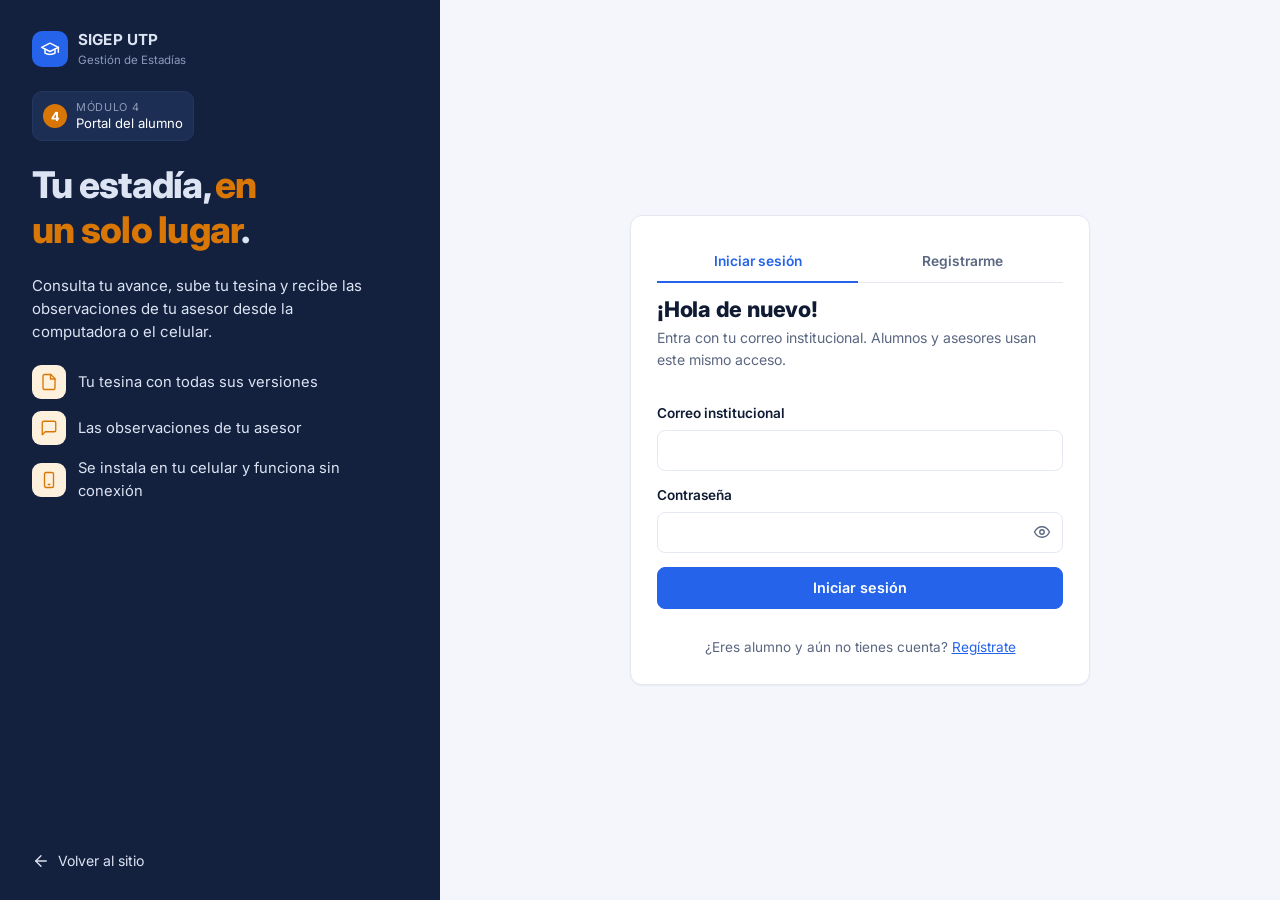
==== alumno.html @ dd3429b9 "Tesina con versiones y panel del asesor" ====
<!doctype html>
<html lang="es-MX">
<head>
  <meta charset="utf-8">
  <meta name="viewport" content="width=device-width, initial-scale=1, viewport-fit=cover">
  <title>Portal del alumno · SIGEP UTP</title>
  <meta name="description" content="Portal del alumno: estado de tu estadía y tu tesina con todas sus versiones.">
  <meta name="color-scheme" content="light dark">

  <!-- Aplicación web progresiva -->
  <link rel="manifest" href="manifest.webmanifest">
  <meta name="theme-color" content="#13213F">
  <meta name="apple-mobile-web-app-title" content="Estadías">
  <link rel="icon" href="icons/icon.svg" type="image/svg+xml">
  <link rel="icon" href="icons/favicon-32.png" sizes="32x32" type="image/png">
  <link rel="apple-touch-icon" href="icons/apple-touch-icon.png">

  <!-- Diseño común SIGEP UTP (misma URL de tipografías que sw.js) -->
  <link rel="preconnect" href="https://fonts.googleapis.com">
  <link rel="preconnect" href="https://fonts.gstatic.com" crossorigin>
  <link rel="stylesheet" crossorigin href="https://fonts.googleapis.com/css2?family=Inter:wght@400;500;600;700;800&amp;family=JetBrains+Mono:wght@400;500&amp;display=swap">
  <link rel="stylesheet" href="css/sigep.css">
  <link rel="stylesheet" href="css/portal.css">

  <!-- Comportamiento -->
  <script src="js/sigep.js" defer></script>
  <script src="js/vendor/supabase.js" defer></script>
  <script src="js/config.js" defer></script>
  <script src="js/toast.js" defer></script>
  <script src="js/cache-api.js" defer></script>
  <script src="js/auth.js" defer></script>
  <script src="js/tesina.js" defer></script>
  <script src="js/panel.js" defer></script>
  <script src="js/alumno.js" defer></script>
  <script src="js/pwa.js" defer></script>
</head>
<!-- data-modulo="4": color de acento del Módulo 4 (ámbar) -->
<body data-modulo="4">
<a class="skip" href="#contenido">Saltar al contenido</a>

<div class="shell">
  <!-- ================= MENÚ LATERAL ================= -->
  <aside class="side">
    <div class="side-head"><a class="logo" href="#inicio"><span class="logo-mark"><i data-ic="cap" data-s="20"></i></span><span><b>SIGEP UTP</b><small>Gestión de Estadías</small></span></a></div>
    <div class="module-pill"><span class="n">4</span><span><small>Módulo 4</small>Portal del alumno</span></div>
    <div class="side-label">Menú</div>
    <nav class="side-nav" aria-label="Menú del alumno">
      <a href="#inicio"><i data-ic="home"></i>Inicio</a>
      <a href="#tesina"><i data-ic="file"></i>Mi tesina<span class="count" id="cuenta-versiones" hidden></span></a>
      <a href="#asesor"><i data-ic="userCheck"></i>Mi asesor</a>
      <a href="#" class="pronto" data-nombre="Mis documentos"><i data-ic="folder"></i>Mis documentos<span class="count">Pronto</span></a>
      <a href="#" class="pronto" data-nombre="Mi empresa"><i data-ic="building"></i>Mi empresa<span class="count">Pronto</span></a>
      <a href="#" class="pronto" data-nombre="Avisos"><i data-ic="bell"></i>Avisos<span class="count">Pronto</span></a>
      <a href="#perfil"><i data-ic="user"></i>Mi perfil</a>
    </nav>
    <div class="side-foot">
      <a href="./"><i data-ic="arrowL"></i>Portal SIGEP</a>
      <button class="side-out" type="button"><i data-ic="logout"></i>Cerrar sesión</button>
    </div>
  </aside>
  <div class="scrim"></div>

  <div class="main">
    <!-- ================= BARRA SUPERIOR ================= -->
    <header class="topbar">
      <button class="burger" type="button" aria-label="Abrir menú"><i data-ic="menu"></i></button>
      <div class="crumb">SIGEP UTP / Módulo 4 / <b id="crumb-actual">Inicio</b></div>
      <div class="top-actions">
        <span class="chip warn estado-red" id="estado-red">Sin conexión</span>
        <a class="icon-btn" href="#tesina" aria-label="Observaciones de mi tesina" title="Observaciones de mi tesina"><i data-ic="bell"></i></a>
        <span class="avatar" id="avatar" aria-hidden="true">··</span>
      </div>
    </header>

    <main class="content" id="contenido" tabindex="-1">

      <!-- ================= INICIO ================= -->
      <section class="vista" data-vista="inicio" data-titulo="Inicio" aria-labelledby="t-inicio">
        <div class="page-h">
          <div><h1 id="t-inicio">¡Hola!</h1><p class="sub" id="inicio-sub">Cargando tus datos…</p></div>
          <a class="btn" href="#tesina"><i data-ic="upload"></i>Subir versión de tesina</a>
        </div>
        <p class="help warn" id="aviso-cache" hidden></p>
        <div class="stats" id="inicio-stats"></div>
        <div class="cols">
          <div class="card"><div class="card-h"><h2>Acciones pendientes</h2><span class="chip mod" id="cuenta-pendientes">0</span></div>
            <div class="rows" id="inicio-pendientes"></div>
          </div>
          <div class="card"><div class="card-h"><h2>Última versión de tu tesina</h2><a class="btn out sm" href="#tesina">Ver historial</a></div>
            <div id="inicio-ultima"></div>
          </div>
        </div>
      </section>

      <!-- ================= MI TESINA ================= -->
      <section class="vista" data-vista="tesina" data-titulo="Mi tesina" aria-labelledby="t-tesina" hidden>
        <div class="page-h">
          <div><h1 id="t-tesina">Mi tesina</h1><p class="sub">Cada archivo que subes queda guardado como una versión nueva. Tu asesor puede revisarlas todas.</p></div>
        </div>

        <div class="card" style="margin-bottom:16px">
          <div class="card-h"><h2>Subir una nueva versión</h2><span class="mono">PDF o Word · máximo 10 MB</span></div>
          <p class="help warn" id="aviso-subir" hidden><i data-ic="alert"></i><span>Necesitas conexión a internet para subir una versión.</span></p>
          <form class="form" id="form-subir" novalidate>
            <div class="zona-archivo" id="zona-archivo">
              <input type="file" id="archivo" name="archivo" aria-describedby="archivo-ayuda archivo-error">
              <span class="ic-box"><i data-ic="upload"></i></span>
              <b>Arrastra aquí tu archivo o haz clic para elegirlo</b>
              <span id="archivo-ayuda">Formatos: .pdf, .doc o .docx · Tamaño máximo: 10 MB</span>
            </div>
            <div class="archivo-elegido" id="archivo-elegido" hidden>
              <span class="ic-box" style="margin:0"><i data-ic="file"></i></span>
              <div class="grow"><b id="archivo-nombre"></b><small id="archivo-detalle"></small></div>
              <button class="btn out xs" type="button" id="archivo-quitar">Quitar</button>
            </div>
            <p class="field-error" id="archivo-error" role="alert"></p>

            <label class="field">Comentario para tu asesor (opcional)
              <textarea name="comentario" id="comentario" maxlength="500" placeholder="Por ejemplo: «Corregí el capítulo 2 y agregué la bibliografía»."></textarea>
              <span class="contador" id="comentario-contador">0 / 500</span>
            </label>

            <p class="help bad" id="subir-error" role="alert" hidden></p>
            <div><button class="btn" type="submit" id="btn-subir"><i data-ic="upload"></i>Subir versión</button></div>
          </form>
        </div>

        <div class="card">
          <div class="card-h"><h2>Historial de versiones</h2><span class="mono" id="tesina-resumen"></span></div>
          <ul class="versiones" id="lista-versiones"></ul>
        </div>
      </section>

      <!-- ================= MI ASESOR ================= -->
      <section class="vista" data-vista="asesor" data-titulo="Mi asesor" aria-labelledby="t-asesor" hidden>
        <div class="page-h"><div><h1 id="t-asesor">Mi asesor</h1><p class="sub">Quien revisa tu tesina y te deja observaciones.</p></div></div>
        <div class="card" id="asesor-detalle"></div>
      </section>

      <!-- ================= MI PERFIL ================= -->
      <section class="vista" data-vista="perfil" data-titulo="Mi perfil" aria-labelledby="t-perfil" hidden>
        <div class="page-h"><div><h1 id="t-perfil">Mi perfil</h1><p class="sub">Tus datos de alumno.</p></div></div>
        <div class="stack">
          <div class="card" id="perfil-detalle"></div>
          <div class="card">
            <div class="card-h"><h2>Datos guardados en este dispositivo</h2><span class="chip info">Cache API</span></div>
            <p class="small muted" style="margin-bottom:10px">Para que el portal abra rápido y funcione sin conexión, tus datos se guardan en la caché del navegador. Se borran al cerrar sesión.</p>
            <div id="panel-cache"></div>
            <div class="toolbar" style="margin:14px 0 0">
              <button class="btn out sm" type="button" id="btn-actualizar"><i data-ic="history" data-s="16"></i>Actualizar datos</button>
              <button class="btn danger sm" type="button" id="btn-borrar-cache"><i data-ic="trash" data-s="16"></i>Borrar datos guardados</button>
            </div>
          </div>
        </div>
      </section>
    </main>
  </div>
</div>

<!-- Zona de avisos emergentes (la llena js/toast.js) -->
<div class="toast-region" id="toast-region" role="status" aria-live="polite"></div>
</body>
</html>
---- css/sigep.css ----
/* =====================================================================
   SIGEP UTP · Diseño común de los 4 módulos  (versión 1.0)
   ---------------------------------------------------------------------
   Cómo usarlo:
   1. Enlaza este archivo:   <link rel="stylesheet" href="css/sigep.css">
   2. Indica tu módulo en <body data-modulo="1|2|3|4">
      1 Expediente digital (rosa)   2 Administración (azul)
      3 Seguimiento académico (verde)   4 Portal del alumno (ámbar)
   3. Copia la estructura de plantilla-modulo.html (menú + barra + contenido)
   Los colores y medidas se cambian SOLO aquí, en las variables de :root.
   ===================================================================== */

/* ---------- 1. Variables (tema claro) ---------- */
:root{
  /* Neutros */
  --bg:#F4F6FB; --surface:#FFFFFF; --text:#0F1B33; --muted:#5B6782; --faint:#8A94AB;
  --line:#E3E8F1; --soft:#F0F3F9;
  /* Menú lateral (azul marino, igual en los 4 módulos) */
  --side:#13213F; --side-text:#DCE3F2; --side-muted:#8D9AB8; --side-hover:#1D2E54; --side-line:#24375F;
  /* Color principal del sistema (botones y enlaces) */
  --primary:#2563EB; --primary-hover:#1D4ED8; --primary-soft:#E8EFFE; --on-primary:#FFFFFF;
  /* Colores de cada módulo (se activan con data-modulo) */
  --m1:#DB2777; --m1-soft:#FDE8F1;
  --m2:#2563EB; --m2-soft:#E8EFFE;
  --m3:#059669; --m3-soft:#E1F5EE;
  --m4:#D97706; --m4-soft:#FDF1DD;
  --acento:var(--primary); --acento-soft:var(--primary-soft);
  /* Estados */
  --ok:#15803D; --ok-soft:#E3F6E9; --warn:#B45309; --warn-soft:#FDF1DD;
  --bad:#DC2626; --bad-soft:#FDECEC; --info:#2563EB; --info-soft:#E8EFFE;
  /* Tipografía, medidas y sombras */
  --sans:"Inter", system-ui, -apple-system, "Segoe UI", Roboto, sans-serif;
  --mono:"JetBrains Mono", ui-monospace, Menlo, Consolas, monospace;
  --r-sm:8px; --r:12px; --r-lg:16px;
  --sombra:0 1px 2px rgba(15,27,51,.05);
  --sombra-pop:0 18px 40px -12px rgba(15,27,51,.28);
  --menu:250px; --barra:60px;
}
/* Tema oscuro (automático según el sistema, o forzado con data-theme) */
@media (prefers-color-scheme: dark){
  :root:not([data-theme="light"]){
    --bg:#0B1222; --surface:#131C30; --text:#EAF0FB; --muted:#A3AECA; --faint:#7A86A3; --line:#26324D; --soft:#1A2540;
    --side:#0A1122; --side-hover:#17223D; --side-line:#1E2B49;
    --primary:#6B9BFF; --primary-hover:#88AEFF; --primary-soft:#1B2A4F; --on-primary:#0B1222;
    --m1:#F472B6; --m1-soft:#3A1830; --m2:#6B9BFF; --m2-soft:#1B2A4F; --m3:#34D399; --m3-soft:#10302A; --m4:#FBBF24; --m4-soft:#352712;
    --ok:#4ADE80; --ok-soft:#14301F; --warn:#FBBF24; --warn-soft:#352712; --bad:#F87171; --bad-soft:#3A1717; --info:#6B9BFF; --info-soft:#1B2A4F;
    color-scheme:dark;
  }
}
:root[data-theme="dark"]{
  --bg:#0B1222; --surface:#131C30; --text:#EAF0FB; --muted:#A3AECA; --faint:#7A86A3; --line:#26324D; --soft:#1A2540;
  --side:#0A1122; --side-hover:#17223D; --side-line:#1E2B49;
  --primary:#6B9BFF; --primary-hover:#88AEFF; --primary-soft:#1B2A4F; --on-primary:#0B1222;
  --m1:#F472B6; --m1-soft:#3A1830; --m2:#6B9BFF; --m2-soft:#1B2A4F; --m3:#34D399; --m3-soft:#10302A; --m4:#FBBF24; --m4-soft:#352712;
  --ok:#4ADE80; --ok-soft:#14301F; --warn:#FBBF24; --warn-soft:#352712; --bad:#F87171; --bad-soft:#3A1717; --info:#6B9BFF; --info-soft:#1B2A4F;
  color-scheme:dark;
}
[data-modulo="1"]{--acento:var(--m1);--acento-soft:var(--m1-soft)}
[data-modulo="2"]{--acento:var(--m2);--acento-soft:var(--m2-soft)}
[data-modulo="3"]{--acento:var(--m3);--acento-soft:var(--m3-soft)}
[data-modulo="4"]{--acento:var(--m4);--acento-soft:var(--m4-soft)}

/* ---------- 2. Base ---------- */
*,*::before,*::after{box-sizing:border-box}
body{margin:0;background:var(--bg);color:var(--text);font:15px/1.55 var(--sans);-webkit-font-smoothing:antialiased}
h1,h2,h3,h4{margin:0;line-height:1.2;text-wrap:balance}
p{margin:0}
a{color:var(--primary)}
button,input,select,textarea{font:inherit;color:inherit}
:focus-visible{outline:2px solid var(--primary);outline-offset:2px}
svg.i{width:18px;height:18px;flex:none;stroke:currentColor;fill:none;stroke-width:1.8;stroke-linecap:round;stroke-linejoin:round}
.muted{color:var(--muted)} .small{font-size:.86rem}
.mono{font-family:var(--mono);font-size:.78rem;color:var(--faint)}
.num{font-variant-numeric:tabular-nums}
@media (prefers-reduced-motion:reduce){*{transition:none!important;animation:none!important}}

/* ---------- 3. Botones ---------- */
.btn{display:inline-flex;align-items:center;justify-content:center;gap:7px;background:var(--primary);color:var(--on-primary);border:1px solid var(--primary);border-radius:var(--r-sm);padding:9px 16px;font-weight:600;font-size:.9rem;cursor:pointer;text-decoration:none;white-space:nowrap}
.btn:hover{background:var(--primary-hover);border-color:var(--primary-hover)}
.btn.out{background:var(--surface);color:var(--text);border-color:var(--line)}
.btn.out:hover{background:var(--soft)}
.btn.soft{background:var(--primary-soft);color:var(--primary);border-color:transparent}
.btn.ok{background:var(--ok);border-color:var(--ok);color:#fff}
.btn.danger{background:transparent;color:var(--bad);border-color:var(--bad)}
.btn.sm{padding:6px 12px;font-size:.82rem}
.btn.xs{padding:4px 10px;font-size:.78rem;border-radius:6px}
.btn.block{width:100%}
.btn[disabled]{opacity:.45;cursor:not-allowed}

/* ---------- 4. Etiquetas de estado (chips) ---------- */
.chip{display:inline-flex;align-items:center;gap:4px;border:1px solid var(--line);background:var(--soft);color:var(--muted);border-radius:999px;padding:2px 9px;font-size:.74rem;font-weight:600;white-space:nowrap}
.chip.ok{background:var(--ok-soft);color:var(--ok);border-color:transparent}      /* Aprobado, Activo */
.chip.warn{background:var(--warn-soft);color:var(--warn);border-color:transparent} /* En revisión */
.chip.bad{background:var(--bad-soft);color:var(--bad);border-color:transparent}    /* Requiere corrección, Vencido */
.chip.info{background:var(--info-soft);color:var(--info);border-color:transparent}
.chip.mod{background:var(--acento-soft);color:var(--acento);border-color:transparent}

/* ---------- 5. Estructura del panel: menú + barra + contenido ---------- */
.shell{display:grid;grid-template-columns:var(--menu) 1fr;min-height:100vh}
.side{background:var(--side);color:var(--side-text);display:flex;flex-direction:column;position:sticky;top:0;height:100vh;padding:18px 12px 14px;overflow-y:auto}
.logo{display:flex;align-items:center;gap:10px;text-decoration:none;color:inherit}
.logo-mark{width:36px;height:36px;border-radius:10px;background:var(--primary);color:#fff;display:grid;place-items:center;flex:none}
.logo-mark svg.i{width:20px;height:20px}
.logo b{display:block;font-size:.95rem;letter-spacing:.01em}
.logo small{display:block;font-size:.72rem;color:var(--muted)}
.side-head{padding:4px 8px 14px}
.side-head .logo b{color:#fff}
.side-head .logo small{color:var(--side-muted)}
.module-pill{display:flex;align-items:center;gap:9px;margin:0 4px 16px;padding:9px 10px;border-radius:10px;background:var(--side-hover);border:1px solid var(--side-line);color:#fff;font-size:.82rem;line-height:1.25}
.module-pill .n{width:24px;height:24px;border-radius:50%;background:var(--acento);color:#fff;display:grid;place-items:center;font-weight:800;font-size:.78rem;flex:none}
.module-pill small{display:block;color:var(--side-muted);font-size:.68rem;letter-spacing:.06em;text-transform:uppercase}
.side-label{font-size:.66rem;letter-spacing:.08em;color:var(--side-muted);padding:6px 10px;font-weight:600;text-transform:uppercase}
.side-nav{display:grid;gap:2px}
.side-nav a{display:flex;align-items:center;gap:11px;padding:9px 10px;border-radius:var(--r-sm);text-decoration:none;color:var(--side-text);font-size:.9rem}
.side-nav a:hover{background:var(--side-hover)}
.side-nav a[aria-current="page"]{background:var(--side-hover);color:#fff;font-weight:600}
.side-nav a[aria-current="page"] svg.i{color:var(--acento)}
.side-nav .count{margin-left:auto;font-size:.7rem;background:var(--side-hover);border:1px solid var(--side-line);color:var(--side-muted);border-radius:6px;padding:0 6px;font-family:var(--mono)}
.side-nav .count.alert{background:#F59E0B;color:#13213F;border-color:#F59E0B}
.side-foot{margin-top:auto;display:grid;gap:4px;padding-top:12px}
.side-foot a,.side-out{display:flex;align-items:center;gap:10px;background:none;border:0;color:var(--side-text);padding:9px 10px;border-radius:var(--r-sm);cursor:pointer;font-size:.88rem;text-align:left;text-decoration:none}
.side-foot a:hover,.side-out:hover{background:var(--side-hover)}
.side-out{border-top:1px solid var(--side-line);border-radius:0;margin-top:6px;padding-top:12px}
.main{min-width:0;display:flex;flex-direction:column}
.topbar{position:sticky;top:0;z-index:20;height:var(--barra);background:var(--surface);border-bottom:1px solid var(--line);display:flex;align-items:center;gap:10px;padding:0 20px}
.burger{display:none;background:none;border:0;cursor:pointer;padding:6px;margin-left:-6px}
.crumb{font-size:.85rem;color:var(--muted)}
.crumb b{color:var(--text);font-weight:600}
.top-actions{margin-left:auto;display:flex;align-items:center;gap:8px}
.icon-btn{position:relative;background:none;border:0;padding:7px;border-radius:var(--r-sm);cursor:pointer;display:grid;place-items:center;color:var(--text)}
.icon-btn:hover{background:var(--soft)}
.dot{position:absolute;top:2px;right:1px;min-width:16px;height:16px;border-radius:8px;background:var(--bad);color:#fff;font-size:.62rem;font-weight:700;display:grid;place-items:center;padding:0 4px}
.avatar{width:34px;height:34px;border-radius:50%;background:var(--acento-soft);color:var(--acento);display:grid;place-items:center;font-size:.74rem;font-weight:700;flex:none}
.avatar.solid{background:var(--side);color:#fff}
.content{padding:28px clamp(16px,3vw,36px) 60px;max-width:1180px;width:100%}
.scrim{display:none}

/* ---------- 6. Encabezado de página y avisos ---------- */
.page-h{display:flex;justify-content:space-between;align-items:flex-end;gap:14px;flex-wrap:wrap;margin-bottom:20px}
.page-h h1{font-size:1.55rem;font-weight:800;letter-spacing:-.015em}
.page-h .sub{color:var(--muted);font-size:.88rem;margin-top:4px}
.help{display:flex;gap:10px;align-items:flex-start;background:var(--primary-soft);border-radius:10px;padding:11px 14px;font-size:.86rem;margin-bottom:20px}
.help svg.i{color:var(--primary);margin-top:2px}

/* ---------- 7. Tarjetas e indicadores ---------- */
.card{background:var(--surface);border:1px solid var(--line);border-radius:var(--r);padding:18px;box-shadow:var(--sombra)}
.card-h{display:flex;justify-content:space-between;align-items:center;gap:10px;margin-bottom:14px}
.card-h h2{font-size:.98rem;font-weight:700}
.stack{display:grid;gap:16px}
.cols{display:grid;grid-template-columns:repeat(auto-fit,minmax(min(320px,100%),1fr));gap:16px;align-items:start}
.stats{display:grid;grid-template-columns:repeat(4,1fr);gap:12px;margin-bottom:16px}
.stat{background:var(--surface);border:1px solid var(--line);border-radius:var(--r);padding:16px;display:grid;gap:4px;align-content:start;box-shadow:var(--sombra)}
.stat b{font-size:1.9rem;font-weight:800;letter-spacing:-.02em;line-height:1.05;font-variant-numeric:tabular-nums}
.stat span{color:var(--muted);font-size:.8rem;line-height:1.3}
.ic-box{width:34px;height:34px;border-radius:9px;background:var(--acento-soft);color:var(--acento);display:grid;place-items:center;flex:none;margin-bottom:8px}
.bar{height:7px;background:var(--soft);border-radius:6px;overflow:hidden}
.bar>i{display:block;height:100%;background:var(--acento);border-radius:6px}
.bar.ok>i{background:var(--ok)} .bar.warn>i{background:#F59E0B}

/* ---------- 8. Tablas, filtros y pestañas ---------- */
.table-wrap{background:var(--surface);border:1px solid var(--line);border-radius:var(--r);overflow-x:auto;box-shadow:var(--sombra)}
.tbl{width:100%;border-collapse:collapse;font-size:.87rem}
.tbl th{text-align:left;font-size:.74rem;color:var(--muted);font-weight:600;background:var(--soft);padding:10px 16px;white-space:nowrap}
.tbl td{padding:12px 16px;border-top:1px solid var(--line);vertical-align:middle}
.tbl tbody tr:hover{background:var(--soft)}
.who{display:flex;gap:10px;align-items:center;min-width:0}
.who b{display:block;font-weight:600}
.who small{color:var(--muted);font-size:.78rem}
.toolbar{display:flex;gap:10px;flex-wrap:wrap;margin-bottom:14px;align-items:center}
.search{position:relative;flex:1;min-width:200px;max-width:380px}
.search svg.i{position:absolute;left:10px;top:50%;transform:translateY(-50%);color:var(--faint)}
input[type=text],input[type=email],input[type=password],input[type=search],input[type=number],input[type=date],select,textarea{width:100%;background:var(--surface);border:1px solid var(--line);border-radius:var(--r-sm);padding:9px 11px}
.search input{padding-left:34px}  /* va después de los estilos de input para ganarles */
input:focus,select:focus,textarea:focus{outline:2px solid var(--primary-soft);border-color:var(--primary)}
.field{display:grid;gap:6px;font-size:.85rem;font-weight:600}
.tabs{display:flex;gap:4px;flex-wrap:wrap;border-bottom:1px solid var(--line);margin-bottom:14px}
.tabs button{background:none;border:0;border-bottom:2px solid transparent;padding:9px 12px;font-size:.86rem;font-weight:600;color:var(--muted);cursor:pointer;margin-bottom:-1px}
.tabs button[aria-selected="true"]{color:var(--primary);border-color:var(--primary)}
.tabs .count{font-size:.7rem;background:var(--soft);border-radius:999px;padding:0 6px;margin-left:4px}
.pager{display:flex;justify-content:space-between;align-items:center;padding:12px 16px;border-top:1px solid var(--line);font-size:.82rem;color:var(--muted)}
.empty{padding:30px;text-align:center;color:var(--muted);font-size:.9rem}

/* ---------- 9. Listas, accesos rápidos y modal ---------- */
.rows{display:grid}
.r{display:flex;align-items:center;gap:12px;padding:12px 0;border-top:1px solid var(--line)}
.r:first-child{border-top:0;padding-top:2px}
.r .grow{flex:1;min-width:0}
.r .grow b{display:block;font-size:.9rem;font-weight:600}
.r .grow small{color:var(--muted);font-size:.8rem}
.tiles{display:grid;grid-template-columns:repeat(auto-fit,minmax(130px,1fr));gap:10px}
.tile{background:var(--surface);border:1px solid var(--line);border-radius:var(--r);padding:16px 10px;display:grid;justify-items:center;gap:8px;text-decoration:none;color:var(--text);font-size:.85rem;font-weight:600;text-align:center}
.tile:hover{border-color:var(--acento)}
.modal-bg{position:fixed;inset:0;background:rgba(10,17,34,.55);z-index:80;display:grid;place-items:center;padding:16px}
.modal{background:var(--surface);border-radius:var(--r-lg);width:min(560px,100%);max-height:calc(100vh - 32px);overflow:auto;padding:22px;display:grid;gap:16px;border:1px solid var(--line);box-shadow:var(--sombra-pop)}

/* ---------- 10. Celular y tableta ---------- */
@media (max-width:1000px){.stats{grid-template-columns:repeat(2,1fr)}}
@media (max-width:860px){
  .shell{grid-template-columns:1fr}
  .side{position:fixed;inset:0 auto 0 0;width:min(280px,84vw);z-index:60;transform:translateX(-100%);transition:transform .2s}
  .shell.menu-abierto .side{transform:none}
  .shell.menu-abierto .scrim{display:block;position:fixed;inset:0;background:rgba(10,17,34,.5);z-index:50}
  .burger{display:grid}
  .topbar{padding:0 14px}
}
@media (max-width:520px){.stats{grid-template-columns:1fr 1fr;gap:10px}.stat b{font-size:1.5rem}.page-h h1{font-size:1.3rem}}
---- css/portal.css ----
/* ==========================================================================
   portal.css — Estilos propios del Portal del alumno (Módulo 4 · SIGEP UTP)
   --------------------------------------------------------------------------
   Complementa a css/sigep.css (diseño común del equipo, que NO se modifica).
   Regla del equipo: solo se usan las variables de sigep.css, nunca colores
   escritos directamente.

   Índice
     1. Utilidades             6. Tesina: subida de archivos
     2. Pantalla de acceso     7. Tesina: historial de versiones
     3. Formularios            8. Observaciones del asesor
     4. Avisos (help)          9. Avisos emergentes (toast)
     5. Menú y vistas         10. Celular
   ========================================================================== */

/* ---------- 1. Utilidades ---------- */
[hidden] { display: none !important; }

.visually-hidden {
  position: absolute !important;
  width: 1px;
  height: 1px;
  margin: -1px;
  padding: 0;
  overflow: hidden;
  clip: rect(0 0 0 0);
  white-space: nowrap;
  border: 0;
}

.skip {
  position: absolute;
  left: -9999px;
  top: 0;
  z-index: 100;
  padding: 10px 16px;
  border-radius: 0 0 var(--r-sm) 0;
  background: var(--primary);
  color: var(--on-primary);
}

.skip:focus { left: 0; }

.cargando {
  display: inline-block;
  width: 16px;
  height: 16px;
  border: 2px solid currentColor;
  border-right-color: transparent;
  border-radius: 50%;
  animation: girar .7s linear infinite;
  vertical-align: -3px;
}

@keyframes girar { to { transform: rotate(360deg); } }

/* ---------- 2. Pantalla de acceso (portal.html) ---------- */
.acceso {
  min-height: 100vh;
  min-height: 100dvh;
}

.acceso-shell {
  display: grid;
  grid-template-columns: minmax(320px, 440px) 1fr;
  min-height: 100vh;
  min-height: 100dvh;
}

.acceso-info {
  display: flex;
  flex-direction: column;
  gap: 22px;
  padding: 28px 32px;
  background: var(--side);
  color: var(--side-text);
}

/* Texto claro sobre el azul marino (igual en modo claro y oscuro) */
.acceso-info .logo b { color: var(--side-text); }
.acceso-info .logo small { color: var(--side-muted); }
.acceso-info .module-pill { margin: 0; align-self: flex-start; }

.acceso-info h1 {
  color: var(--side-text);
  font-size: clamp(1.7rem, 3vw, 2.3rem);
  font-weight: 800;
  letter-spacing: -.02em;
}

.acceso-info h1 span { color: var(--acento); }

.acceso-info p { max-width: 38ch; }

.acceso-puntos {
  display: grid;
  gap: 12px;
  margin: 0;
  padding: 0;
  list-style: none;
}

.acceso-puntos li {
  display: flex;
  align-items: center;
  gap: 12px;
  font-size: .92rem;
}

.acceso-puntos .ic-box { margin: 0; }

.acceso-volver {
  display: inline-flex;
  align-items: center;
  gap: 8px;
  margin-top: auto;
  color: var(--side-text);
  font-size: .88rem;
  text-decoration: none;
}

.acceso-volver:hover { color: var(--side-muted); }

.acceso-main {
  display: grid;
  place-items: center;
  padding: 32px 20px;
}

.acceso-card {
  width: min(460px, 100%);
  padding: 26px;
}

.acceso-card h2 {
  font-size: 1.35rem;
  font-weight: 800;
  letter-spacing: -.01em;
}

.acceso-card .sub {
  margin: 4px 0 18px;
  color: var(--muted);
  font-size: .88rem;
}

.acceso-card .tabs button { flex: 1; }

.acceso-cambio {
  margin-top: 14px;
  color: var(--muted);
  font-size: .85rem;
  text-align: center;
}

/* ---------- 3. Formularios ---------- */
.form { display: grid; gap: 14px; }

.form-fila {
  display: grid;
  grid-template-columns: 1fr 1fr;
  gap: 14px;
}

.field small {
  color: var(--muted);
  font-size: .78rem;
  font-weight: 500;
}

.field-error {
  color: var(--bad);
  font-size: .8rem;
  font-weight: 600;
}

.field-error:empty { display: none; }

input[aria-invalid="true"],
textarea[aria-invalid="true"],
select[aria-invalid="true"] {
  border-color: var(--bad);
}

textarea { resize: vertical; min-height: 84px; }

.pass { position: relative; display: block; }
.pass input { padding-right: 44px; }

.pass button {
  position: absolute;
  top: 50%;
  right: 4px;
  display: grid;
  place-items: center;
  width: 34px;
  height: 34px;
  border: 0;
  border-radius: var(--r-sm);
  background: none;
  color: var(--muted);
  transform: translateY(-50%);
  cursor: pointer;
}

.pass button:hover { background: var(--soft); color: var(--text); }
.pass button[aria-pressed="true"] { color: var(--primary); }

/* Opciones TSU / Ingeniería */
fieldset.field {
  margin: 0;
  padding: 0;
  border: 0;
  min-width: 0;
}

fieldset.field legend { padding: 0; margin-bottom: 6px; }

.opciones {
  display: grid;
  grid-template-columns: 1fr 1fr;
  gap: 8px;
}

.opcion { position: relative; }

.opcion input {
  position: absolute;
  inset: 0;
  opacity: 0;
  cursor: pointer;
}

.opcion span {
  display: grid;
  place-items: center;
  min-height: 40px;
  border: 1px solid var(--line);
  border-radius: var(--r-sm);
  background: var(--surface);
  color: var(--muted);
  font-weight: 600;
}

.opcion input:checked + span {
  border-color: var(--acento);
  background: var(--acento-soft);
  color: var(--acento);
}

.opcion input:focus-visible + span { outline: 2px solid var(--primary); outline-offset: 2px; }
.opcion input[aria-invalid="true"] + span { border-color: var(--bad); }

.contador {
  justify-self: end;
  color: var(--faint);
  font-family: var(--mono);
  font-size: .72rem;
  font-weight: 400;
}

/* ---------- 4. Avisos dentro de la página ---------- */
.help.warn { background: var(--warn-soft); }
.help.warn svg.i { color: var(--warn); }
.help.bad { background: var(--bad-soft); }
.help.bad svg.i { color: var(--bad); }
.help.ok { background: var(--ok-soft); }
.help.ok svg.i { color: var(--ok); }
.help:empty { display: none; }

/* ---------- 5. Menú y vistas del panel ---------- */
.side-nav a.pronto {
  opacity: .55;
  cursor: default;
}

.side-nav a.pronto:hover { background: none; }

.side-nav a.pronto .count {
  font-family: var(--sans);
  letter-spacing: .02em;
}

.vista { display: block; }

.estado-red { display: none; }
.estado-red.sin-red { display: inline-flex; }

.avatar.lg {
  width: 64px;
  height: 64px;
  font-size: 1.2rem;
}

.perfil {
  display: flex;
  gap: 16px;
  align-items: center;
  margin-bottom: 16px;
}

.perfil b { display: block; font-size: 1.05rem; }

.datos {
  display: grid;
  grid-template-columns: repeat(auto-fit, minmax(min(220px, 100%), 1fr));
  gap: 10px;
  margin: 0;
}

.datos div {
  padding: 10px 12px;
  border-radius: var(--r-sm);
  background: var(--soft);
}

.datos dt {
  color: var(--muted);
  font-size: .72rem;
  font-weight: 700;
  letter-spacing: .06em;
  text-transform: uppercase;
}

.datos dd {
  margin: 2px 0 0;
  font-weight: 600;
  overflow-wrap: anywhere;
}

/* Fila que pasa su etiqueta a otra línea cuando no cabe (celular) */
.r.envuelve { flex-wrap: wrap; }
.r.envuelve .grow { min-width: 160px; }

.stat b.texto {
  font-size: 1.05rem;
  line-height: 1.3;
  letter-spacing: 0;
}

/* ---------- 6. Tesina: subida de archivos ---------- */
.zona-archivo {
  position: relative;
  display: grid;
  justify-items: center;
  gap: 6px;
  padding: 24px 16px;
  border: 2px dashed var(--line);
  border-radius: var(--r);
  background: var(--soft);
  color: var(--muted);
  font-size: .88rem;
  text-align: center;
  transition: border-color .15s, background .15s;
}

.zona-archivo input {
  position: absolute;
  inset: 0;
  opacity: 0;
  cursor: pointer;
}

.zona-archivo:hover,
.zona-archivo.sobre { border-color: var(--acento); background: var(--acento-soft); }

.zona-archivo:focus-within { outline: 2px solid var(--primary); outline-offset: 2px; }
.zona-archivo .ic-box { margin: 0; }
.zona-archivo b { color: var(--text); }
.zona-archivo[aria-invalid="true"] { border-color: var(--bad); }

.archivo-elegido {
  display: flex;
  align-items: center;
  gap: 10px;
  padding: 10px 12px;
  border: 1px solid var(--line);
  border-radius: var(--r-sm);
  background: var(--surface);
  font-size: .88rem;
}

.archivo-elegido .grow { flex: 1; min-width: 0; }
.archivo-elegido b { display: block; overflow: hidden; text-overflow: ellipsis; white-space: nowrap; }
.archivo-elegido small { color: var(--muted); }

/* ---------- 7. Tesina: historial de versiones ---------- */
.versiones {
  display: grid;
  gap: 12px;
  margin: 0;
  padding: 0;
  list-style: none;
}

.ver {
  border: 1px solid var(--line);
  border-radius: var(--r);
  background: var(--surface);
  box-shadow: var(--sombra);
}

.ver.actual { border-color: var(--acento); }

.ver-h {
  display: flex;
  flex-wrap: wrap;
  align-items: center;
  gap: 10px 14px;
  padding: 14px 16px;
}

.ver-num {
  display: grid;
  place-items: center;
  width: 44px;
  height: 44px;
  border-radius: var(--r-sm);
  background: var(--acento-soft);
  color: var(--acento);
  font-family: var(--mono);
  font-size: .9rem;
  font-weight: 700;
  flex: none;
}

.ver-h .grow { flex: 1; min-width: 180px; }
.ver-h .grow b { display: block; overflow-wrap: anywhere; }
.ver-h .grow small { color: var(--muted); font-size: .8rem; }
.ver-acciones { display: flex; gap: 8px; align-items: center; flex-wrap: wrap; }

.ver-comentario {
  margin: 0 16px 14px;
  padding: 10px 12px;
  border-left: 3px solid var(--acento);
  border-radius: 0 var(--r-sm) var(--r-sm) 0;
  background: var(--soft);
  font-size: .88rem;
}

.ver-comentario small {
  display: block;
  margin-bottom: 2px;
  color: var(--muted);
  font-size: .72rem;
  font-weight: 700;
  letter-spacing: .05em;
  text-transform: uppercase;
}

/* ---------- 8. Observaciones del asesor ---------- */
.obs-lista {
  display: grid;
  gap: 8px;
  padding: 12px 16px 14px;
  border-top: 1px solid var(--line);
}

.obs-titulo {
  color: var(--muted);
  font-size: .72rem;
  font-weight: 700;
  letter-spacing: .06em;
  text-transform: uppercase;
}

.obs {
  display: flex;
  gap: 10px;
  align-items: flex-start;
}

.obs .avatar { width: 30px; height: 30px; font-size: .68rem; }
.obs .grow { flex: 1; min-width: 0; }

.obs .burbuja {
  padding: 9px 12px;
  border-radius: 0 var(--r) var(--r) var(--r);
  background: var(--soft);
  font-size: .88rem;
  white-space: pre-wrap;
  overflow-wrap: anywhere;
}

.obs .meta {
  display: flex;
  flex-wrap: wrap;
  gap: 6px;
  align-items: center;
  margin-bottom: 4px;
  color: var(--muted);
  font-size: .78rem;
}

.obs .meta b { color: var(--text); }
.obs-vacia { color: var(--muted); font-size: .85rem; }

.obs-form {
  display: grid;
  gap: 10px;
  padding: 12px 16px 16px;
  border-top: 1px solid var(--line);
  background: var(--soft);
  border-radius: 0 0 var(--r) var(--r);
}

.obs-form .fila {
  display: flex;
  gap: 10px;
  flex-wrap: wrap;
  align-items: center;
}

.obs-form select { width: auto; min-width: 220px; }

/* ---------- 9. Avisos emergentes (toast) ---------- */
.toast-region {
  position: fixed;
  left: 50%;
  bottom: calc(16px + env(safe-area-inset-bottom, 0px));
  z-index: 90;
  width: min(440px, calc(100% - 32px));
  transform: translateX(-50%);
  pointer-events: none;
}

.toast {
  display: flex;
  align-items: center;
  gap: 8px;
  padding: 11px 8px 11px 16px;
  border-radius: var(--r);
  background: var(--side);
  color: var(--side-text);
  box-shadow: var(--sombra-pop);
  pointer-events: auto;
  animation: toast-in .2s ease-out;
}

.toast.is-leaving { opacity: 0; transition: opacity .2s; }
.toast-msg { flex: 1; margin: 0; font-size: .88rem; }

.toast-action,
.toast-close {
  min-height: 34px;
  border: 0;
  border-radius: var(--r-sm);
  background: none;
  color: inherit;
  cursor: pointer;
}

.toast-action { padding: 0 10px; font-weight: 700; }
.toast-close { width: 34px; font-size: 1.2rem; opacity: .75; }
.toast-action:hover, .toast-close:hover { background: var(--side-hover); opacity: 1; }

@keyframes toast-in {
  from { opacity: 0; transform: translateY(8px); }
  to   { opacity: 1; transform: none; }
}

/* ---------- 10. Celular ---------- */
@media (max-width: 860px) {
  .acceso-shell { grid-template-columns: 1fr; }
  .acceso-info { padding: 22px 20px; gap: 14px; }
  .acceso-info .acceso-puntos, .acceso-info p { display: none; }
  .acceso-volver { margin-top: 0; }
  .acceso-main { place-items: start center; padding: 20px 16px 40px; }
}

@media (max-width: 520px) {
  .form-fila { grid-template-columns: 1fr; }
  .acceso-card { padding: 20px 16px; }
  .obs-form select { width: 100%; min-width: 0; }
  .ver-acciones { width: 100%; }
  .ver-acciones .btn { flex: 1; }
}
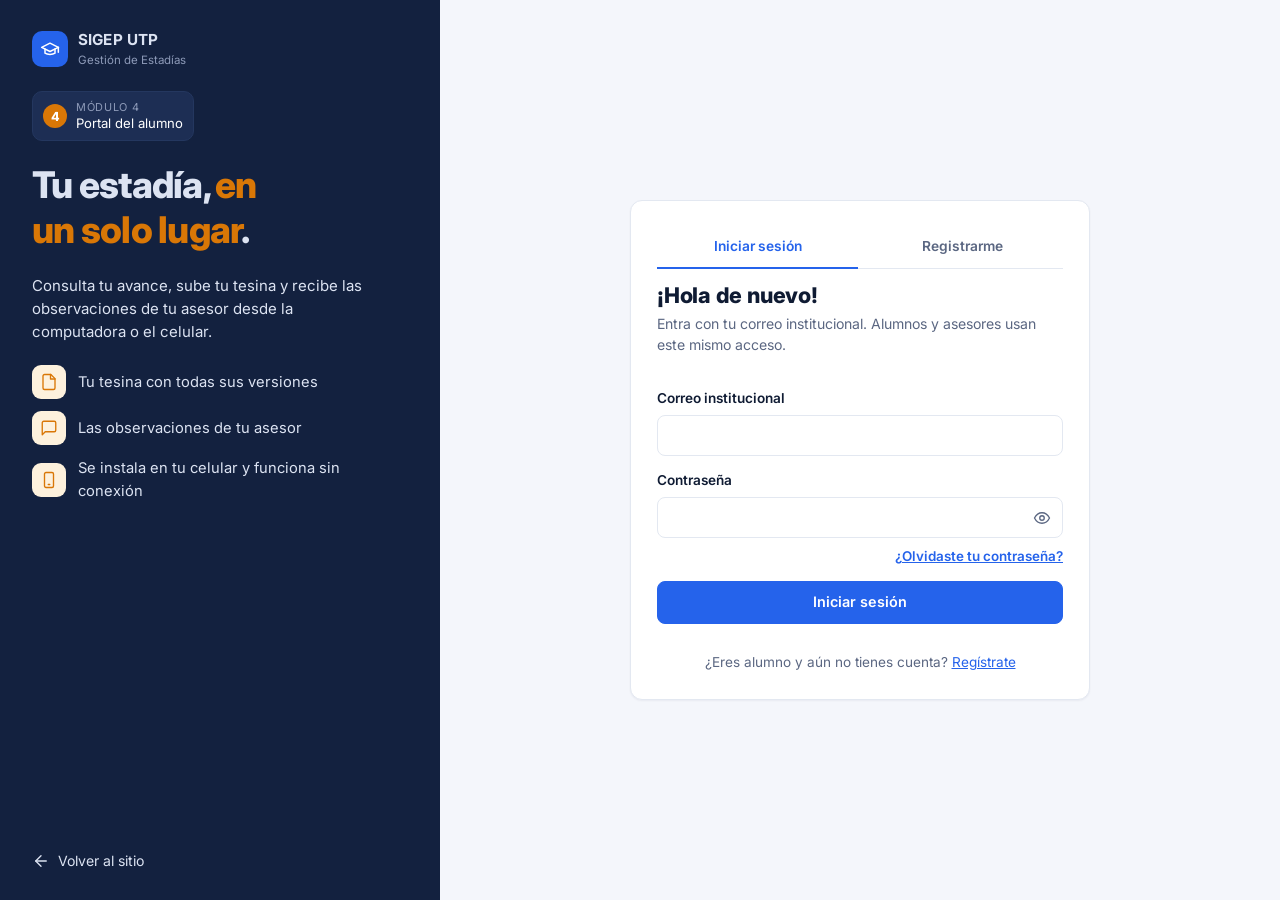
==== commit 70c15e01: "update" ====
--- a/alumno.html
+++ b/alumno.html
@@ -143,6 +143,10 @@
         <div class="stack">
           <div class="card" id="perfil-detalle"></div>
           <div class="card">
+            <div class="card-h"><h2>Cambiar contraseña</h2><span class="ic-box" style="margin:0"><i data-ic="key"></i></span></div>
+            <div data-cambiar-contrasena></div>
+          </div>
+          <div class="card">
             <div class="card-h"><h2>Datos guardados en este dispositivo</h2><span class="chip info">Cache API</span></div>
             <p class="small muted" style="margin-bottom:10px">Para que el portal abra rápido y funcione sin conexión, tus datos se guardan en la caché del navegador. Se borran al cerrar sesión.</p>
             <div id="panel-cache"></div>
--- a/css/portal.css
+++ b/css/portal.css
@@ -146,6 +146,13 @@
 
 .acceso-card .tabs button { flex: 1; }
 
+.olvido {
+  justify-self: end;
+  margin-top: -6px;
+  font-size: .84rem;
+  font-weight: 600;
+}
+
 .acceso-cambio {
   margin-top: 14px;
   color: var(--muted);
